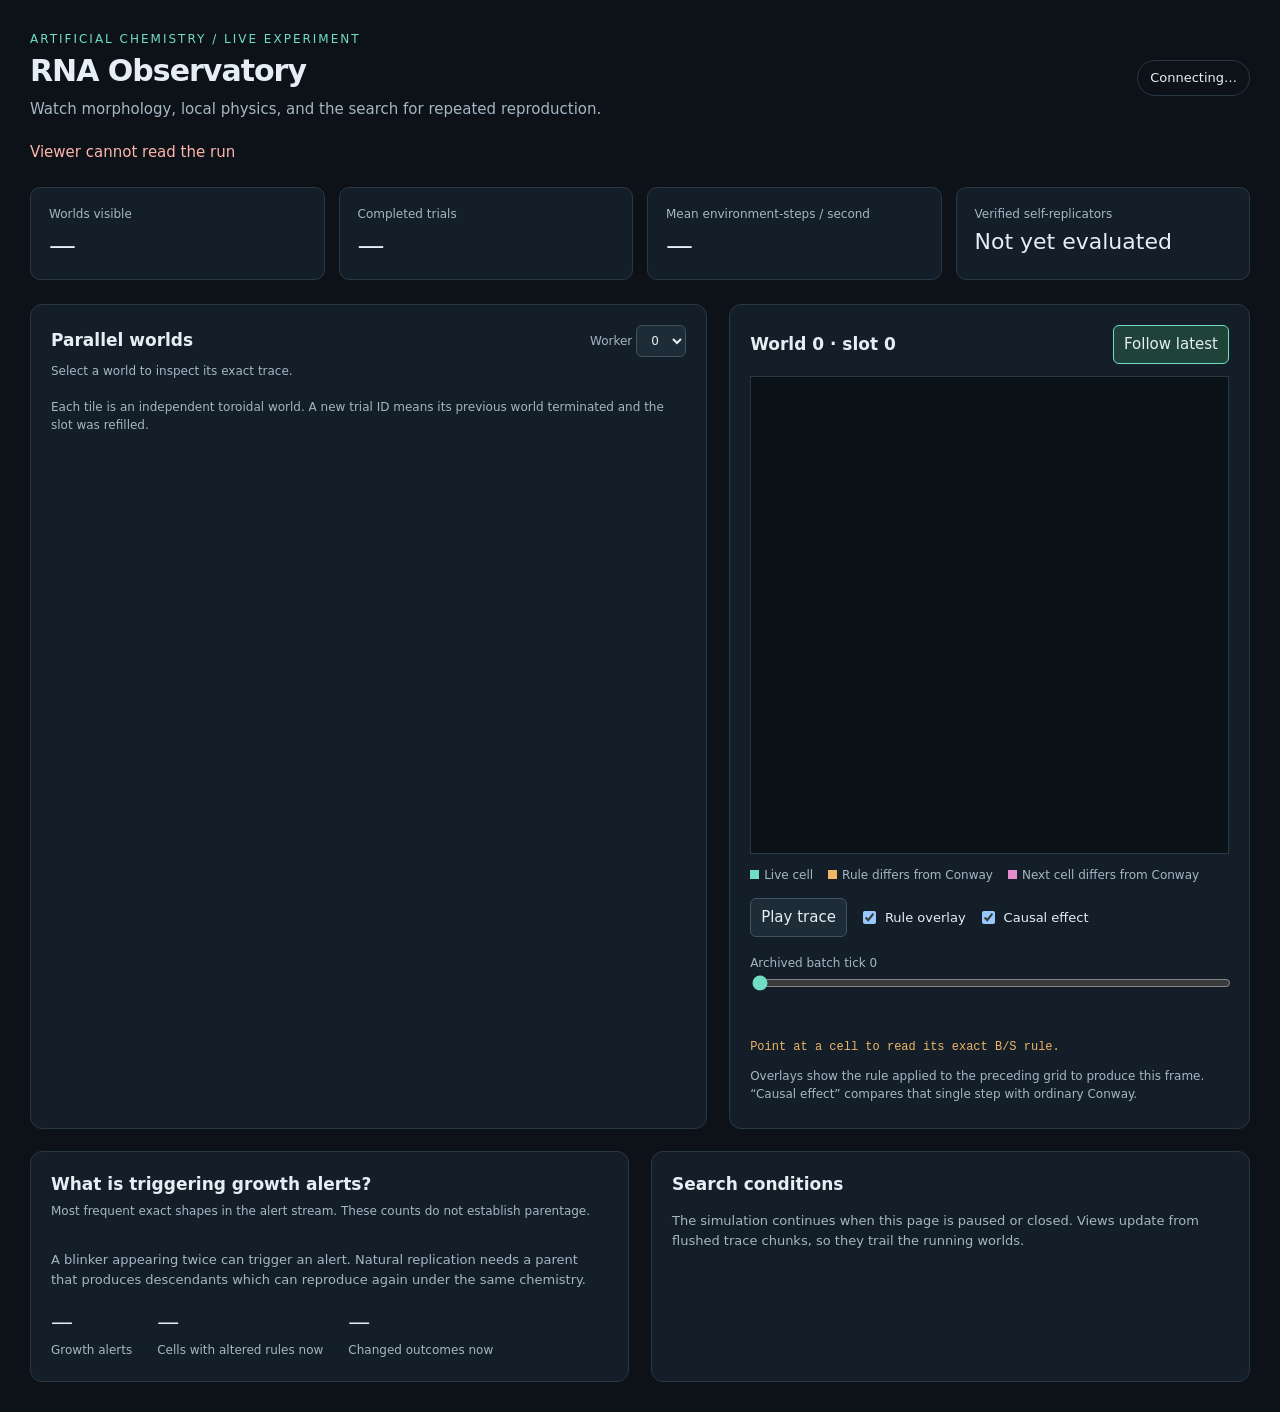
==== src/emergent/experiments/morphology_interactions/rna_chemistry/search/viewer/index.html @ 2a5eb5b5 "Scale continuous RNA search with batched JAX traces" ====
<!doctype html>
<html lang="en">
<head>
<meta charset="utf-8"><meta name="viewport" content="width=device-width,initial-scale=1">
<title>RNA Observatory</title>
<style>
:root{color-scheme:dark;--bg:#0c1218;--panel:#141e28;--line:#293845;--text:#e5eef5;--muted:#a5b6c4;--live:#70ddc4;--rule:#eeb665;--effect:#e58ccc}
*{box-sizing:border-box}body{margin:0;background:var(--bg);color:var(--text);font:15px/1.5 system-ui,sans-serif}main{max-width:1500px;margin:auto;padding:30px}header{display:flex;justify-content:space-between;align-items:center;gap:20px}h1{font-size:30px;font-weight:600;margin:0;letter-spacing:-1px}h2{font-size:17px;font-weight:550;margin:0}p{margin:5px 0;color:var(--muted)}.eyebrow{font-size:12px;text-transform:uppercase;letter-spacing:2px;color:var(--live)}#health{padding:7px 12px;border:1px solid var(--line);border-radius:20px;font-size:13px}.stats{display:grid;grid-template-columns:repeat(4,1fr);gap:14px;margin:24px 0}.stat{padding:14px 18px;border:1px solid var(--line);border-radius:10px;background:var(--panel)}.stat span{color:var(--muted);font-size:12px}.stat strong{display:block;font-size:27px;font-weight:500;font-variant-numeric:tabular-nums}.layout{display:grid;grid-template-columns:minmax(0,1.3fr) minmax(350px,1fr);gap:22px}.panel{border:1px solid var(--line);border-radius:12px;padding:20px;background:var(--panel);min-width:0}.bar{display:flex;align-items:center;justify-content:space-between;gap:10px;flex-wrap:wrap}.controls{display:flex;align-items:center;gap:12px;flex-wrap:wrap;margin:14px 0}.controls label{display:flex;align-items:center;gap:6px;font-size:13px}button,select{font:inherit;background:#1e2c38;color:var(--text);border:1px solid #405360;border-radius:6px;padding:7px 10px;cursor:pointer}button:hover,select:hover{border-color:var(--live)}button:focus-visible,select:focus-visible,input:focus-visible{outline:2px solid var(--live);outline-offset:3px}button.active{border-color:var(--live);background:#204339}#gallery{display:grid;grid-template-columns:repeat(8,minmax(0,1fr));gap:7px;max-height:600px;overflow:auto;padding:4px}button.world{padding:4px;min-width:0;border:1px solid #31414e;background:#101820}button.world.selected{outline:2px solid var(--live);outline-offset:0}button.world canvas{display:block;width:100%;image-rendering:pixelated;aspect-ratio:1}button.world small{font-size:10px;display:block;color:var(--muted);white-space:nowrap;overflow:hidden}.tiny{font-size:12px;color:var(--muted)}#detailCanvas{width:100%;aspect-ratio:1;image-rendering:pixelated;background:#0a1117;display:block;border:1px solid var(--line);margin:12px 0}.legend{display:flex;gap:15px;flex-wrap:wrap;font-size:12px;color:var(--muted)}.legend i{width:9px;height:9px;display:inline-block;margin-right:5px;background:var(--live)}.legend .rule{background:var(--rule)}.legend .effect{background:var(--effect)}#timeline{width:100%;accent-color:var(--live)}#frameInfo{font-variant-numeric:tabular-nums;font-size:13px;min-height:40px}#cellInfo{font:12px/1.6 ui-monospace,monospace;min-height:24px;color:var(--rule)}.bottom{margin-top:22px;display:grid;grid-template-columns:1fr 1fr;gap:22px}.shapes{display:flex;gap:14px;flex-wrap:wrap;margin-top:16px}.shape{min-width:65px}.shape canvas{width:52px;height:52px;image-rendering:pixelated;background:#0a1117;display:block}.shape small{font-size:11px;display:block;color:var(--muted)}.notes{margin-top:14px;font-size:13px;color:var(--muted)}.notes li{margin-bottom:8px}#error{color:#ffb5ac;margin:15px 0}#run{overflow-wrap:anywhere}.counts{display:flex;gap:25px;margin-top:16px;flex-wrap:wrap}.counts strong{display:block;font-size:22px;font-weight:500}.counts span{color:var(--muted);font-size:12px}#config{margin-top:14px;font:12px/1.9 ui-monospace,monospace;overflow-wrap:anywhere}a{color:var(--live)}@media(max-width:850px){main{padding:18px}.layout,.bottom{grid-template-columns:1fr}.stats{grid-template-columns:repeat(2,1fr)}#gallery{max-height:420px}}@media(prefers-reduced-motion:reduce){*{scroll-behavior:auto}}
</style>
<style>.shape canvas{height:auto;max-height:78px}</style>
</head>
<body><main>
<header><div><div class="eyebrow">Artificial chemistry / live experiment</div><h1>RNA Observatory</h1><p>Watch morphology, local physics, and the search for repeated reproduction.</p></div><div id="health" role="status">Connecting…</div></header>
<div id="error" role="alert"></div>
<div class="stats"><div class="stat"><span>Worlds visible</span><strong id="worlds">—</strong></div><div class="stat"><span>Completed trials</span><strong id="completed">—</strong></div><div class="stat"><span>Mean environment-steps / second</span><strong id="throughput">—</strong></div><div class="stat"><span>Verified self-replicators</span><strong style="font-size:22px">Not yet evaluated</strong></div></div>
<div class="layout">
<section class="panel"><div class="bar"><h2>Parallel worlds</h2><label class="tiny">Worker <select id="worker"><option value="0">0</option></select></label></div><p class="tiny" id="galleryLabel">Select a world to inspect its exact trace.</p><div id="gallery"></div><p class="tiny">Each tile is an independent toroidal world. A new trial ID means its previous world terminated and the slot was refilled.</p></section>
<section class="panel"><div class="bar"><h2 id="selectedTitle">World 0 · slot 0</h2><button id="live" class="active" aria-pressed="true">Follow latest</button></div>
<canvas id="detailCanvas" width="480" height="480" role="img" aria-label="Selected world, with local rule and causal effect overlays"></canvas>
<div class="legend"><span><i></i>Live cell</span><span><i class="rule"></i>Rule differs from Conway</span><span><i class="effect"></i>Next cell differs from Conway</span></div>
<div class="controls"><button id="play">Play trace</button><label><input id="rulesToggle" type="checkbox" checked> Rule overlay</label><label><input id="effectToggle" type="checkbox" checked> Causal effect</label></div>
<label class="tiny" for="timeline">Archived batch tick <span id="tickLabel">0</span></label><input id="timeline" type="range" min="0" max="1" value="0">
<div id="frameInfo" aria-live="polite"></div><div id="cellInfo">Point at a cell to read its exact B/S rule.</div><p class="tiny">Overlays show the rule applied to the preceding grid to produce this frame. “Causal effect” compares that single step with ordinary Conway.</p>
</section></div>
<div class="bottom"><section class="panel"><h2>What is triggering growth alerts?</h2><p class="tiny">Most frequent exact shapes in the alert stream. These counts do not establish parentage.</p><div id="shapes" class="shapes"></div><p class="notes">A blinker appearing twice can trigger an alert. Natural replication needs a parent that produces descendants which can reproduce again under the same chemistry.</p><div class="counts"><div><strong id="alerts">—</strong><span>Growth alerts</span></div><div><strong id="perturbed">—</strong><span>Cells with altered rules now</span></div><div><strong id="causal">—</strong><span>Changed outcomes now</span></div></div></section>
<section class="panel"><h2>Search conditions</h2><div id="config"></div><p class="notes">The simulation continues when this page is paused or closed. Views update from flushed trace chunks, so they trail the running worlds.</p><p class="tiny" id="archiveAge"></p><p class="tiny" id="run"></p></section></div>
</main>
<script>
const $=id=>document.getElementById(id),fmt=n=>Math.round(n).toLocaleString();
const BASE=(1<<3)|(1<<11)|(1<<12);
let overview=null,selected={worker:0,slot:0},bundle=null,frame=null,follow=true,playing=false,busy=false,requestId=0;
function unpack(hex,n){const a=new Uint8Array(n);for(let i=0;i<n;i++)a[i]=(parseInt(hex.slice((i>>3)*2,(i>>3)*2+2),16)>>(7-(i%8)))&1;return a}
function draw(canvas,hex,h,w,rules=null,effects=null){const live=unpack(hex,h*w),effect=effects?unpack(effects,h*w):null;canvas.width=w;canvas.height=h;const ctx=canvas.getContext('2d'),im=ctx.createImageData(w,h);for(let i=0;i<live.length;i++){let c=live[i]?[112,221,196]:[10,17,23];if(rules&&rules[i]!==BASE)c=live[i]?[238,182,101]:[72,48,24];if(effect&&effect[i])c=live[i]?[240,169,224]:[137,65,113];im.data.set([...c,255],i*4)}ctx.putImageData(im,0,0)}
function bs(code){let b='',s='';for(let i=0;i<9;i++){if((code>>i)&1)b+=i;if((code>>(i+9))&1)s+=i}return 'B'+b+'/S'+s}
function showFrame(tick){if(!bundle)return;frame=bundle.frames.find(f=>f.tick===tick)||bundle.frames[bundle.frames.length-1];draw($('detailCanvas'),frame.after,bundle.height,bundle.width,$('rulesToggle').checked?frame.rules:null,$('effectToggle').checked?frame.effect:null);$('timeline').max=bundle.max_tick;$('timeline').value=frame.tick;$('tickLabel').textContent=frame.tick;$('frameInfo').textContent=`Trial ${frame.trial} · generation ${frame.age} · ${frame.alive} live cells · ${frame.effect_cells} changed outcomes`;$('selectedTitle').textContent=`Worker ${selected.worker} · slot ${selected.slot}`;}
async function loadFrame(tick=null){const id=++requestId;const url=`/api/frames?worker=${selected.worker}&slot=${selected.slot}`+(tick===null?'':`&tick=${tick}`);const r=await fetch(url);if(!r.ok)throw Error('Trace not yet available');const data=await r.json();if(id!==requestId)return;bundle=data;showFrame(tick===null?bundle.max_tick:tick)}
function setFollow(value){follow=value;$('live').classList.toggle('active',value);$('live').setAttribute('aria-pressed',value);}
function renderGallery(){if(!overview)return;const filter=$('worker').value,worlds=overview.worlds.filter(w=>filter==='all'||String(w.worker)===filter);$('galleryLabel').textContent=`${worlds.length} of ${overview.worlds.length} worlds · select any tile`;$('gallery').replaceChildren();for(const w of worlds){const button=document.createElement('button');button.className='world'+(w.worker===selected.worker&&w.slot===selected.slot?' selected':'');button.setAttribute('aria-label',`Worker ${w.worker}, slot ${w.slot}, trial ${w.trial}, age ${w.age}, ${w.alive} live cells`);const canvas=document.createElement('canvas'),label=document.createElement('small');draw(canvas,w.grid,w.height,w.width);label.textContent=`${w.slot} · g${w.age}`;button.append(canvas,label);button.onclick=()=>{selected={worker:w.worker,slot:w.slot};bundle=null;setFollow(true);renderGallery();loadFrame().catch(error)};$('gallery').append(button)}}
function error(e){$('error').textContent=e.message||String(e)}
async function refresh(){if(busy)return;busy=true;try{const response=await fetch('/api/overview');if(!response.ok)throw Error('Viewer cannot read the run');overview=await response.json();const s=overview.statuses;$('worlds').textContent=fmt(overview.worlds.length);$('completed').textContent=fmt(s.reduce((a,x)=>a+x.completed_trials,0));$('throughput').textContent=fmt(s.reduce((a,x)=>a+(x.environment_steps_per_second||0),0));const stopped=s.filter(x=>x.stopped).length,stale=s.some(x=>x.stale_seconds>30);$('health').textContent=stopped===s.length?'Run stopped':stale?'Heartbeat delayed':'Running · '+overview.backend;$('alerts').textContent=fmt(s.reduce((a,x)=>a+x.copy_growth_leads,0));$('perturbed').textContent=fmt(overview.worlds.reduce((a,x)=>a+x.rule_cells,0));$('causal').textContent=fmt(overview.worlds.reduce((a,x)=>a+x.effect_cells,0));const ids=[...new Set(overview.worlds.map(w=>w.worker))];if($('worker').options.length!==ids.length+1){const old=$('worker').value;$('worker').replaceChildren();for(const id of ['all',...ids]){const o=document.createElement('option');o.value=id;o.textContent=id==='all'?'All workers':id;$('worker').append(o)}$('worker').value=old}renderGallery();$('shapes').replaceChildren();for(const shape of overview.lead_shapes){const div=document.createElement('div');div.className='shape';const c=document.createElement('canvas');draw(c,shape.grid,shape.height,shape.width);const name=document.createElement('small'),count=document.createElement('small');name.textContent=`${shape.cells} cells`;count.textContent=`${fmt(shape.alerts)} alerts`;div.append(c,name,count);$('shapes').append(div)}const c=overview.config;$('config').textContent=`${c.width} × ${c.height} · ${c.sequence_mode} · α = ${c.alpha} · seed ${c.seed}\nBinding lifetime: ${c.binding_lifetime_mode} · folding: ${c.accessibility_mode}\nBinding seed: ${c.binding_seed_length} bases · per-site rule changes: ${c.site_max_rule_changes}\nWarmup: ${c.warmup_steps} steps · detection interval: ${c.detect_every}`;$('config').style.whiteSpace='pre-line';$('run').textContent=overview.run;$('archiveAge').textContent=`Latest archived views are ${fmt(Math.max(0,...overview.worlds.map(w=>w.archive_lag_seconds)))} seconds old (oldest worker).`;$('error').textContent='';if(follow)await loadFrame()}catch(e){error(e)}finally{busy=false}}
$('worker').onchange=renderGallery;$('live').onclick=()=>{setFollow(!follow);if(follow){playing=false;$('play').textContent='Play trace';loadFrame().catch(error)}};$('timeline').oninput=()=>{setFollow(false);playing=false;$('play').textContent='Play trace';const tick=Number($('timeline').value);if(bundle&&bundle.frames.some(f=>f.tick===tick))showFrame(tick);else loadFrame(tick).catch(error)};
$('play').onclick=()=>{playing=!playing;setFollow(false);$('play').textContent=playing?'Pause trace':'Play trace'};for(const id of ['rulesToggle','effectToggle'])$(id).onchange=()=>{if(frame)showFrame(frame.tick)};
let advancing=false;setInterval(async()=>{if(!playing||!frame||advancing)return;advancing=true;try{const tick=frame.tick+1;if(tick>bundle.max_tick){playing=false;$('play').textContent='Play trace';return}if(bundle.frames.some(f=>f.tick===tick))showFrame(tick);else await loadFrame(tick)}catch(e){error(e)}finally{advancing=false}},180);
$('detailCanvas').onpointermove=e=>{if(!frame)return;const r=e.target.getBoundingClientRect(),x=Math.min(bundle.width-1,Math.floor((e.clientX-r.left)/r.width*bundle.width)),y=Math.min(bundle.height-1,Math.floor((e.clientY-r.top)/r.height*bundle.height));$('cellInfo').textContent=`Cell (${x}, ${y}) · ${bs(frame.rules[y*bundle.width+x])} · source generation ${frame.age-1}`};
refresh();setInterval(refresh,3000);
</script></body></html>
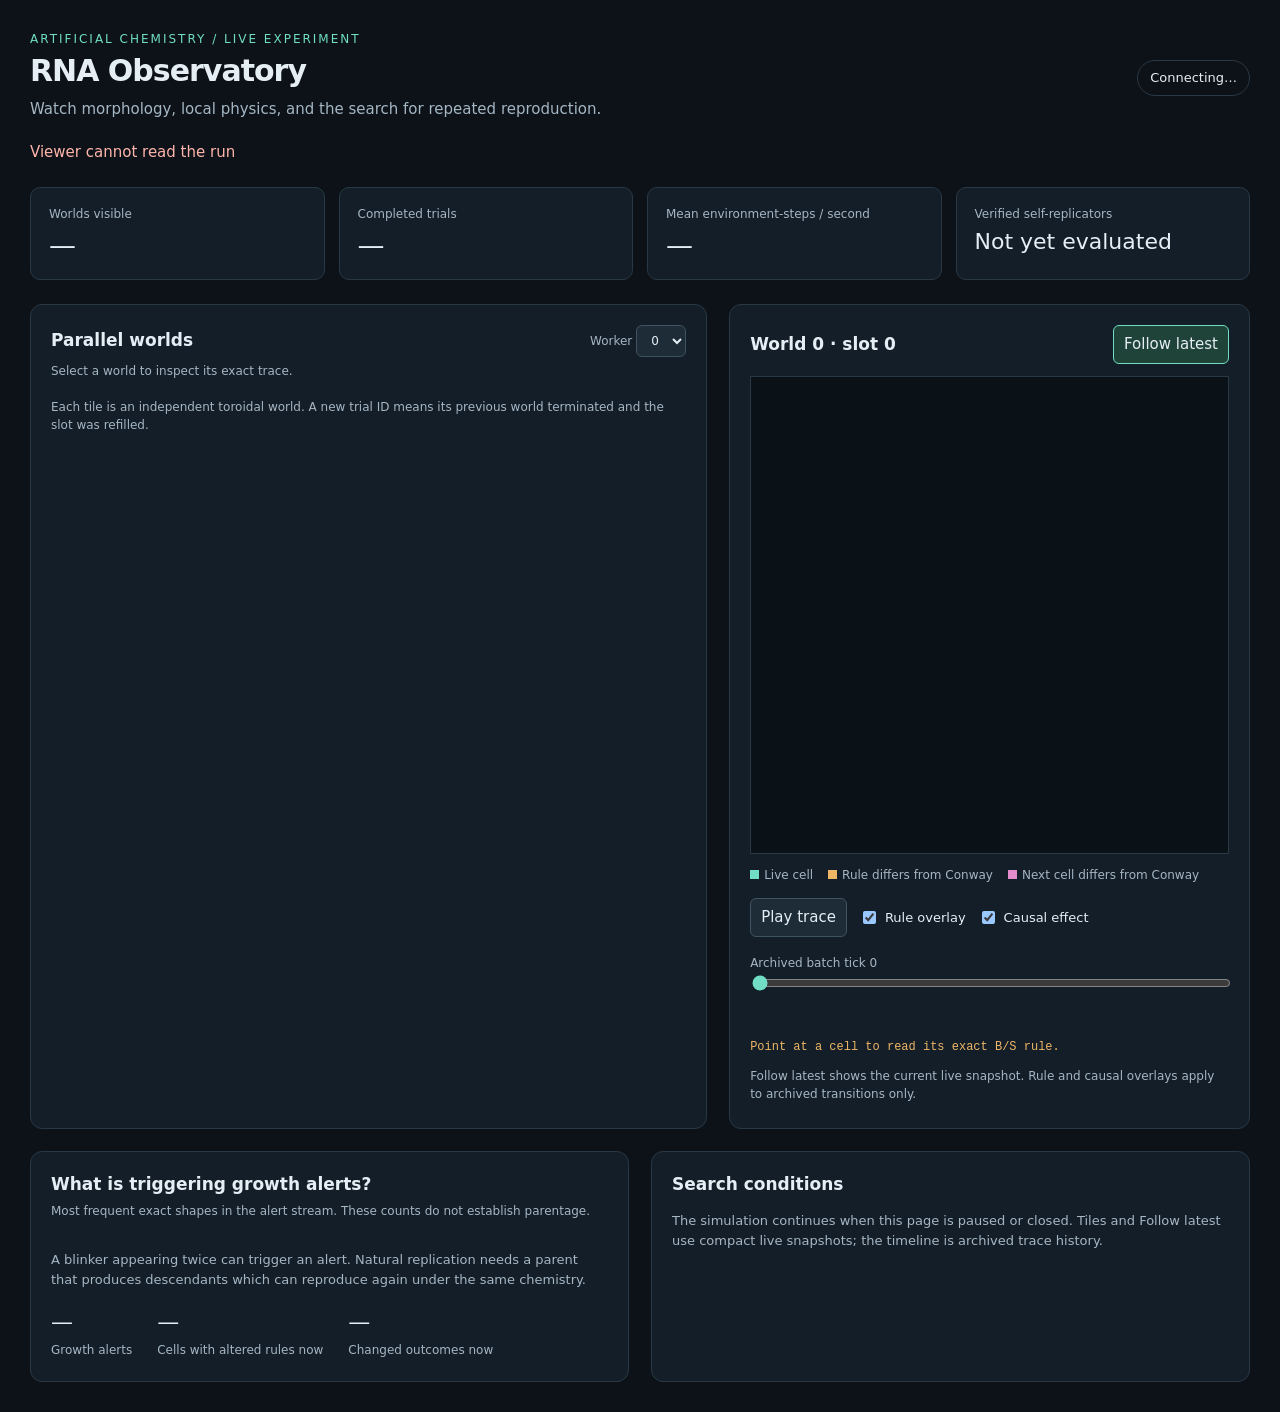
==== commit c6f9a7e4: "Show current worlds in RNA search viewer" ====
--- a/src/emergent/experiments/morphology_interactions/rna_chemistry/search/viewer/index.html
+++ b/src/emergent/experiments/morphology_interactions/rna_chemistry/search/viewer/index.html
@@ -8,6 +8,7 @@
 *{box-sizing:border-box}body{margin:0;background:var(--bg);color:var(--text);font:15px/1.5 system-ui,sans-serif}main{max-width:1500px;margin:auto;padding:30px}header{display:flex;justify-content:space-between;align-items:center;gap:20px}h1{font-size:30px;font-weight:600;margin:0;letter-spacing:-1px}h2{font-size:17px;font-weight:550;margin:0}p{margin:5px 0;color:var(--muted)}.eyebrow{font-size:12px;text-transform:uppercase;letter-spacing:2px;color:var(--live)}#health{padding:7px 12px;border:1px solid var(--line);border-radius:20px;font-size:13px}.stats{display:grid;grid-template-columns:repeat(4,1fr);gap:14px;margin:24px 0}.stat{padding:14px 18px;border:1px solid var(--line);border-radius:10px;background:var(--panel)}.stat span{color:var(--muted);font-size:12px}.stat strong{display:block;font-size:27px;font-weight:500;font-variant-numeric:tabular-nums}.layout{display:grid;grid-template-columns:minmax(0,1.3fr) minmax(350px,1fr);gap:22px}.panel{border:1px solid var(--line);border-radius:12px;padding:20px;background:var(--panel);min-width:0}.bar{display:flex;align-items:center;justify-content:space-between;gap:10px;flex-wrap:wrap}.controls{display:flex;align-items:center;gap:12px;flex-wrap:wrap;margin:14px 0}.controls label{display:flex;align-items:center;gap:6px;font-size:13px}button,select{font:inherit;background:#1e2c38;color:var(--text);border:1px solid #405360;border-radius:6px;padding:7px 10px;cursor:pointer}button:hover,select:hover{border-color:var(--live)}button:focus-visible,select:focus-visible,input:focus-visible{outline:2px solid var(--live);outline-offset:3px}button.active{border-color:var(--live);background:#204339}#gallery{display:grid;grid-template-columns:repeat(8,minmax(0,1fr));gap:7px;max-height:600px;overflow:auto;padding:4px}button.world{padding:4px;min-width:0;border:1px solid #31414e;background:#101820}button.world.selected{outline:2px solid var(--live);outline-offset:0}button.world canvas{display:block;width:100%;image-rendering:pixelated;aspect-ratio:1}button.world small{font-size:10px;display:block;color:var(--muted);white-space:nowrap;overflow:hidden}.tiny{font-size:12px;color:var(--muted)}#detailCanvas{width:100%;aspect-ratio:1;image-rendering:pixelated;background:#0a1117;display:block;border:1px solid var(--line);margin:12px 0}.legend{display:flex;gap:15px;flex-wrap:wrap;font-size:12px;color:var(--muted)}.legend i{width:9px;height:9px;display:inline-block;margin-right:5px;background:var(--live)}.legend .rule{background:var(--rule)}.legend .effect{background:var(--effect)}#timeline{width:100%;accent-color:var(--live)}#frameInfo{font-variant-numeric:tabular-nums;font-size:13px;min-height:40px}#cellInfo{font:12px/1.6 ui-monospace,monospace;min-height:24px;color:var(--rule)}.bottom{margin-top:22px;display:grid;grid-template-columns:1fr 1fr;gap:22px}.shapes{display:flex;gap:14px;flex-wrap:wrap;margin-top:16px}.shape{min-width:65px}.shape canvas{width:52px;height:52px;image-rendering:pixelated;background:#0a1117;display:block}.shape small{font-size:11px;display:block;color:var(--muted)}.notes{margin-top:14px;font-size:13px;color:var(--muted)}.notes li{margin-bottom:8px}#error{color:#ffb5ac;margin:15px 0}#run{overflow-wrap:anywhere}.counts{display:flex;gap:25px;margin-top:16px;flex-wrap:wrap}.counts strong{display:block;font-size:22px;font-weight:500}.counts span{color:var(--muted);font-size:12px}#config{margin-top:14px;font:12px/1.9 ui-monospace,monospace;overflow-wrap:anywhere}a{color:var(--live)}@media(max-width:850px){main{padding:18px}.layout,.bottom{grid-template-columns:1fr}.stats{grid-template-columns:repeat(2,1fr)}#gallery{max-height:420px}}@media(prefers-reduced-motion:reduce){*{scroll-behavior:auto}}
 </style>
 <style>.shape canvas{height:auto;max-height:78px}</style>
+<style>button.world.live{border-color:#356d62}button.world.archived{opacity:.72}</style>
 </head>
 <body><main>
 <header><div><div class="eyebrow">Artificial chemistry / live experiment</div><h1>RNA Observatory</h1><p>Watch morphology, local physics, and the search for repeated reproduction.</p></div><div id="health" role="status">Connecting…</div></header>
@@ -20,10 +21,10 @@
 <div class="legend"><span><i></i>Live cell</span><span><i class="rule"></i>Rule differs from Conway</span><span><i class="effect"></i>Next cell differs from Conway</span></div>
 <div class="controls"><button id="play">Play trace</button><label><input id="rulesToggle" type="checkbox" checked> Rule overlay</label><label><input id="effectToggle" type="checkbox" checked> Causal effect</label></div>
 <label class="tiny" for="timeline">Archived batch tick <span id="tickLabel">0</span></label><input id="timeline" type="range" min="0" max="1" value="0">
-<div id="frameInfo" aria-live="polite"></div><div id="cellInfo">Point at a cell to read its exact B/S rule.</div><p class="tiny">Overlays show the rule applied to the preceding grid to produce this frame. “Causal effect” compares that single step with ordinary Conway.</p>
+<div id="frameInfo" aria-live="polite"></div><div id="cellInfo">Point at a cell to read its exact B/S rule.</div><p class="tiny">Follow latest shows the current live snapshot. Rule and causal overlays apply to archived transitions only.</p>
 </section></div>
 <div class="bottom"><section class="panel"><h2>What is triggering growth alerts?</h2><p class="tiny">Most frequent exact shapes in the alert stream. These counts do not establish parentage.</p><div id="shapes" class="shapes"></div><p class="notes">A blinker appearing twice can trigger an alert. Natural replication needs a parent that produces descendants which can reproduce again under the same chemistry.</p><div class="counts"><div><strong id="alerts">—</strong><span>Growth alerts</span></div><div><strong id="perturbed">—</strong><span>Cells with altered rules now</span></div><div><strong id="causal">—</strong><span>Changed outcomes now</span></div></div></section>
-<section class="panel"><h2>Search conditions</h2><div id="config"></div><p class="notes">The simulation continues when this page is paused or closed. Views update from flushed trace chunks, so they trail the running worlds.</p><p class="tiny" id="archiveAge"></p><p class="tiny" id="run"></p></section></div>
+<section class="panel"><h2>Search conditions</h2><div id="config"></div><p class="notes">The simulation continues when this page is paused or closed. Tiles and Follow latest use compact live snapshots; the timeline is archived trace history.</p><p class="tiny" id="archiveAge"></p><p class="tiny" id="run"></p></section></div>
 </main>
 <script>
 const $=id=>document.getElementById(id),fmt=n=>Math.round(n).toLocaleString();
@@ -32,15 +33,16 @@
 function unpack(hex,n){const a=new Uint8Array(n);for(let i=0;i<n;i++)a[i]=(parseInt(hex.slice((i>>3)*2,(i>>3)*2+2),16)>>(7-(i%8)))&1;return a}
 function draw(canvas,hex,h,w,rules=null,effects=null){const live=unpack(hex,h*w),effect=effects?unpack(effects,h*w):null;canvas.width=w;canvas.height=h;const ctx=canvas.getContext('2d'),im=ctx.createImageData(w,h);for(let i=0;i<live.length;i++){let c=live[i]?[112,221,196]:[10,17,23];if(rules&&rules[i]!==BASE)c=live[i]?[238,182,101]:[72,48,24];if(effect&&effect[i])c=live[i]?[240,169,224]:[137,65,113];im.data.set([...c,255],i*4)}ctx.putImageData(im,0,0)}
 function bs(code){let b='',s='';for(let i=0;i<9;i++){if((code>>i)&1)b+=i;if((code>>(i+9))&1)s+=i}return 'B'+b+'/S'+s}
-function showFrame(tick){if(!bundle)return;frame=bundle.frames.find(f=>f.tick===tick)||bundle.frames[bundle.frames.length-1];draw($('detailCanvas'),frame.after,bundle.height,bundle.width,$('rulesToggle').checked?frame.rules:null,$('effectToggle').checked?frame.effect:null);$('timeline').max=bundle.max_tick;$('timeline').value=frame.tick;$('tickLabel').textContent=frame.tick;$('frameInfo').textContent=`Trial ${frame.trial} · generation ${frame.age} · ${frame.alive} live cells · ${frame.effect_cells} changed outcomes`;$('selectedTitle').textContent=`Worker ${selected.worker} · slot ${selected.slot}`;}
-async function loadFrame(tick=null){const id=++requestId;const url=`/api/frames?worker=${selected.worker}&slot=${selected.slot}`+(tick===null?'':`&tick=${tick}`);const r=await fetch(url);if(!r.ok)throw Error('Trace not yet available');const data=await r.json();if(id!==requestId)return;bundle=data;showFrame(tick===null?bundle.max_tick:tick)}
+function showLiveFrame(value){if(!bundle||!value)return;frame=value;draw($('detailCanvas'),frame.after,bundle.height,bundle.width);$('timeline').max=bundle.max_tick;$('timeline').value=bundle.max_tick;$('tickLabel').textContent=bundle.max_tick;const lag=frame.archive_lag_ticks??Math.max(0,frame.tick-bundle.max_tick);const trialNote=frame.trace_trial!==undefined&&frame.trace_trial!==frame.trial?` · archive trial ${frame.trace_trial}`:'';$('frameInfo').textContent=`LIVE · Trial ${frame.trial} · generation ${frame.age} · ${frame.alive} live cells · ${lag} ticks ahead of archive${trialNote}`;$('selectedTitle').textContent=`Worker ${selected.worker} · slot ${selected.slot} · LIVE`;$('cellInfo').textContent='Live snapshot · rule/effect overlays appear after this transition is flushed.'}
+function showFrame(tick){if(!bundle||!bundle.frames.length)return;frame=bundle.frames.find(f=>f.tick===tick)||bundle.frames[bundle.frames.length-1];draw($('detailCanvas'),frame.after,bundle.height,bundle.width,$('rulesToggle').checked?frame.rules:null,$('effectToggle').checked?frame.effect:null);$('timeline').max=bundle.max_tick;$('timeline').value=frame.tick;$('tickLabel').textContent=frame.tick;const live=bundle.live_frame;const freshness=live&&(live.trial!==frame.trial||live.tick>frame.tick)?` · current slot is trial ${live.trial} at tick ${live.tick}`:'';$('frameInfo').textContent=`Archived trace · Trial ${frame.trial} · generation ${frame.age} · ${frame.alive} live cells · ${frame.effect_cells} changed outcomes${freshness}`;$('selectedTitle').textContent=`Worker ${selected.worker} · slot ${selected.slot} · TRACE`}
+async function loadFrame(tick=null){const id=++requestId;const url=`/api/frames?worker=${selected.worker}&slot=${selected.slot}`+(tick===null?'':`&tick=${tick}`);const r=await fetch(url);if(!r.ok)throw Error('Live snapshot/trace not yet available');const data=await r.json();if(id!==requestId)return;bundle=data;if(tick===null&&bundle.live_frame)showLiveFrame(bundle.live_frame);else if(bundle.frames.length)showFrame(tick===null?bundle.max_tick:tick);else throw Error('No archived trace for this world yet')}
 function setFollow(value){follow=value;$('live').classList.toggle('active',value);$('live').setAttribute('aria-pressed',value);}
-function renderGallery(){if(!overview)return;const filter=$('worker').value,worlds=overview.worlds.filter(w=>filter==='all'||String(w.worker)===filter);$('galleryLabel').textContent=`${worlds.length} of ${overview.worlds.length} worlds · select any tile`;$('gallery').replaceChildren();for(const w of worlds){const button=document.createElement('button');button.className='world'+(w.worker===selected.worker&&w.slot===selected.slot?' selected':'');button.setAttribute('aria-label',`Worker ${w.worker}, slot ${w.slot}, trial ${w.trial}, age ${w.age}, ${w.alive} live cells`);const canvas=document.createElement('canvas'),label=document.createElement('small');draw(canvas,w.grid,w.height,w.width);label.textContent=`${w.slot} · g${w.age}`;button.append(canvas,label);button.onclick=()=>{selected={worker:w.worker,slot:w.slot};bundle=null;setFollow(true);renderGallery();loadFrame().catch(error)};$('gallery').append(button)}}
+function renderGallery(){if(!overview)return;const filter=$('worker').value,worlds=overview.worlds.filter(w=>filter==='all'||String(w.worker)===filter),liveCount=worlds.filter(w=>w.live).length;$('galleryLabel').textContent=`${worlds.length} of ${overview.worlds.length} worlds · ${liveCount} live snapshots · click a tile for its current trial`;$('gallery').replaceChildren();for(const w of worlds){const button=document.createElement('button');button.className='world'+(w.live?' live':' archived')+(w.worker===selected.worker&&w.slot===selected.slot?' selected':'');const freshness=w.live?` live tick ${w.tick}, ${w.archive_lag_ticks??0} ticks ahead of archive`:' archived';button.setAttribute('aria-label',`Worker ${w.worker}, slot ${w.slot}, trial ${w.trial}, strategy ${w.strategy}, age ${w.age}, ${w.alive} live cells,${freshness}`);const canvas=document.createElement('canvas'),label=document.createElement('small');draw(canvas,w.grid,w.height,w.width);label.textContent=`${w.slot} · t${w.tick} · g${w.age} · ${w.strategy}${w.live?' · LIVE':''}`;button.append(canvas,label);button.onclick=()=>{selected={worker:w.worker,slot:w.slot};bundle=null;setFollow(true);renderGallery();loadFrame().catch(error)};$('gallery').append(button)}}
 function error(e){$('error').textContent=e.message||String(e)}
-async function refresh(){if(busy)return;busy=true;try{const response=await fetch('/api/overview');if(!response.ok)throw Error('Viewer cannot read the run');overview=await response.json();const s=overview.statuses;$('worlds').textContent=fmt(overview.worlds.length);$('completed').textContent=fmt(s.reduce((a,x)=>a+x.completed_trials,0));$('throughput').textContent=fmt(s.reduce((a,x)=>a+(x.environment_steps_per_second||0),0));const stopped=s.filter(x=>x.stopped).length,stale=s.some(x=>x.stale_seconds>30);$('health').textContent=stopped===s.length?'Run stopped':stale?'Heartbeat delayed':'Running · '+overview.backend;$('alerts').textContent=fmt(s.reduce((a,x)=>a+x.copy_growth_leads,0));$('perturbed').textContent=fmt(overview.worlds.reduce((a,x)=>a+x.rule_cells,0));$('causal').textContent=fmt(overview.worlds.reduce((a,x)=>a+x.effect_cells,0));const ids=[...new Set(overview.worlds.map(w=>w.worker))];if($('worker').options.length!==ids.length+1){const old=$('worker').value;$('worker').replaceChildren();for(const id of ['all',...ids]){const o=document.createElement('option');o.value=id;o.textContent=id==='all'?'All workers':id;$('worker').append(o)}$('worker').value=old}renderGallery();$('shapes').replaceChildren();for(const shape of overview.lead_shapes){const div=document.createElement('div');div.className='shape';const c=document.createElement('canvas');draw(c,shape.grid,shape.height,shape.width);const name=document.createElement('small'),count=document.createElement('small');name.textContent=`${shape.cells} cells`;count.textContent=`${fmt(shape.alerts)} alerts`;div.append(c,name,count);$('shapes').append(div)}const c=overview.config;$('config').textContent=`${c.width} × ${c.height} · ${c.sequence_mode} · α = ${c.alpha} · seed ${c.seed}\nBinding lifetime: ${c.binding_lifetime_mode} · folding: ${c.accessibility_mode}\nBinding seed: ${c.binding_seed_length} bases · per-site rule changes: ${c.site_max_rule_changes}\nWarmup: ${c.warmup_steps} steps · detection interval: ${c.detect_every}`;$('config').style.whiteSpace='pre-line';$('run').textContent=overview.run;$('archiveAge').textContent=`Latest archived views are ${fmt(Math.max(0,...overview.worlds.map(w=>w.archive_lag_seconds)))} seconds old (oldest worker).`;$('error').textContent='';if(follow)await loadFrame()}catch(e){error(e)}finally{busy=false}}
+async function refresh(){if(busy)return;busy=true;try{const response=await fetch('/api/overview');if(!response.ok)throw Error('Viewer cannot read the run');overview=await response.json();const s=overview.statuses;$('worlds').textContent=fmt(overview.worlds.length);$('completed').textContent=fmt(s.reduce((a,x)=>a+x.completed_trials,0));$('throughput').textContent=fmt(s.reduce((a,x)=>a+(x.environment_steps_per_second||0),0));const stopped=s.filter(x=>x.stopped).length,stale=s.some(x=>x.stale_seconds>30),liveStale=(overview.live_lag_seconds||0)>15;$('health').textContent=stopped===s.length?'Run stopped':stale?'Heartbeat delayed':liveStale?'Live snapshot delayed':'Running · '+overview.backend;$('alerts').textContent=fmt(s.reduce((a,x)=>a+x.copy_growth_leads,0));$('perturbed').textContent=fmt(overview.worlds.reduce((a,x)=>a+(x.rule_cells||0),0));$('causal').textContent=fmt(overview.worlds.reduce((a,x)=>a+(x.effect_cells||0),0));const ids=[...new Set(overview.worlds.map(w=>w.worker))];if($('worker').options.length!==ids.length+1){const old=$('worker').value;$('worker').replaceChildren();for(const id of ['all',...ids]){const o=document.createElement('option');o.value=id;o.textContent=id==='all'?'All workers':id;$('worker').append(o)}$('worker').value=old}renderGallery();$('shapes').replaceChildren();for(const shape of overview.lead_shapes){const div=document.createElement('div');div.className='shape';const c=document.createElement('canvas');draw(c,shape.grid,shape.height,shape.width);const name=document.createElement('small'),count=document.createElement('small');name.textContent=`${shape.cells} cells`;count.textContent=`${fmt(shape.alerts)} alerts`;div.append(c,name,count);$('shapes').append(div)}const c=overview.config,strategies=Object.entries(overview.strategy_counts||{}).map(([name,count])=>`${name}: ${fmt(count)}`).join(', ');$('config').textContent=`${c.width} × ${c.height} · ${c.sequence_mode} · base α = ${c.alpha} · seed ${c.seed}\nSchedule: ${strategies||'legacy'}\nInteresting shapes/interactions: ${fmt(overview.interesting_shape_count||0)} / ${fmt(overview.interesting_interaction_count||0)}\nBinding lifetime: ${c.binding_lifetime_mode} · folding: ${c.accessibility_mode}\nBinding seed: ${c.binding_seed_length} bases · per-site rule changes: ${c.site_max_rule_changes}\nWarmup: ${c.warmup_steps} steps · detection interval: ${c.detect_every}`;$('config').style.whiteSpace='pre-line';$('run').textContent=overview.run;$('archiveAge').textContent=`Live snapshots are ${fmt(overview.live_lag_seconds||0)} seconds old; archived traces are ${fmt(overview.archive_lag_seconds||0)} seconds old and are replay history.`;$('error').textContent='';if(follow)await loadFrame()}catch(e){error(e)}finally{busy=false}}
 $('worker').onchange=renderGallery;$('live').onclick=()=>{setFollow(!follow);if(follow){playing=false;$('play').textContent='Play trace';loadFrame().catch(error)}};$('timeline').oninput=()=>{setFollow(false);playing=false;$('play').textContent='Play trace';const tick=Number($('timeline').value);if(bundle&&bundle.frames.some(f=>f.tick===tick))showFrame(tick);else loadFrame(tick).catch(error)};
-$('play').onclick=()=>{playing=!playing;setFollow(false);$('play').textContent=playing?'Pause trace':'Play trace'};for(const id of ['rulesToggle','effectToggle'])$(id).onchange=()=>{if(frame)showFrame(frame.tick)};
+$('play').onclick=()=>{playing=!playing;setFollow(false);$('play').textContent=playing?'Pause trace':'Play trace'};for(const id of ['rulesToggle','effectToggle'])$(id).onchange=()=>{if(frame)frame.live?showLiveFrame(bundle.live_frame):showFrame(frame.tick)};
 let advancing=false;setInterval(async()=>{if(!playing||!frame||advancing)return;advancing=true;try{const tick=frame.tick+1;if(tick>bundle.max_tick){playing=false;$('play').textContent='Play trace';return}if(bundle.frames.some(f=>f.tick===tick))showFrame(tick);else await loadFrame(tick)}catch(e){error(e)}finally{advancing=false}},180);
-$('detailCanvas').onpointermove=e=>{if(!frame)return;const r=e.target.getBoundingClientRect(),x=Math.min(bundle.width-1,Math.floor((e.clientX-r.left)/r.width*bundle.width)),y=Math.min(bundle.height-1,Math.floor((e.clientY-r.top)/r.height*bundle.height));$('cellInfo').textContent=`Cell (${x}, ${y}) · ${bs(frame.rules[y*bundle.width+x])} · source generation ${frame.age-1}`};
+$('detailCanvas').onpointermove=e=>{if(!frame)return;const r=e.target.getBoundingClientRect(),x=Math.min(bundle.width-1,Math.floor((e.clientX-r.left)/r.width*bundle.width)),y=Math.min(bundle.height-1,Math.floor((e.clientY-r.top)/r.height*bundle.height));$('cellInfo').textContent=frame.live?`Cell (${x}, ${y}) · live snapshot; rule is available when this tick is archived`:`Cell (${x}, ${y}) · ${bs(frame.rules[y*bundle.width+x])} · source generation ${frame.age-1}`};
 refresh();setInterval(refresh,3000);
 </script></body></html>
